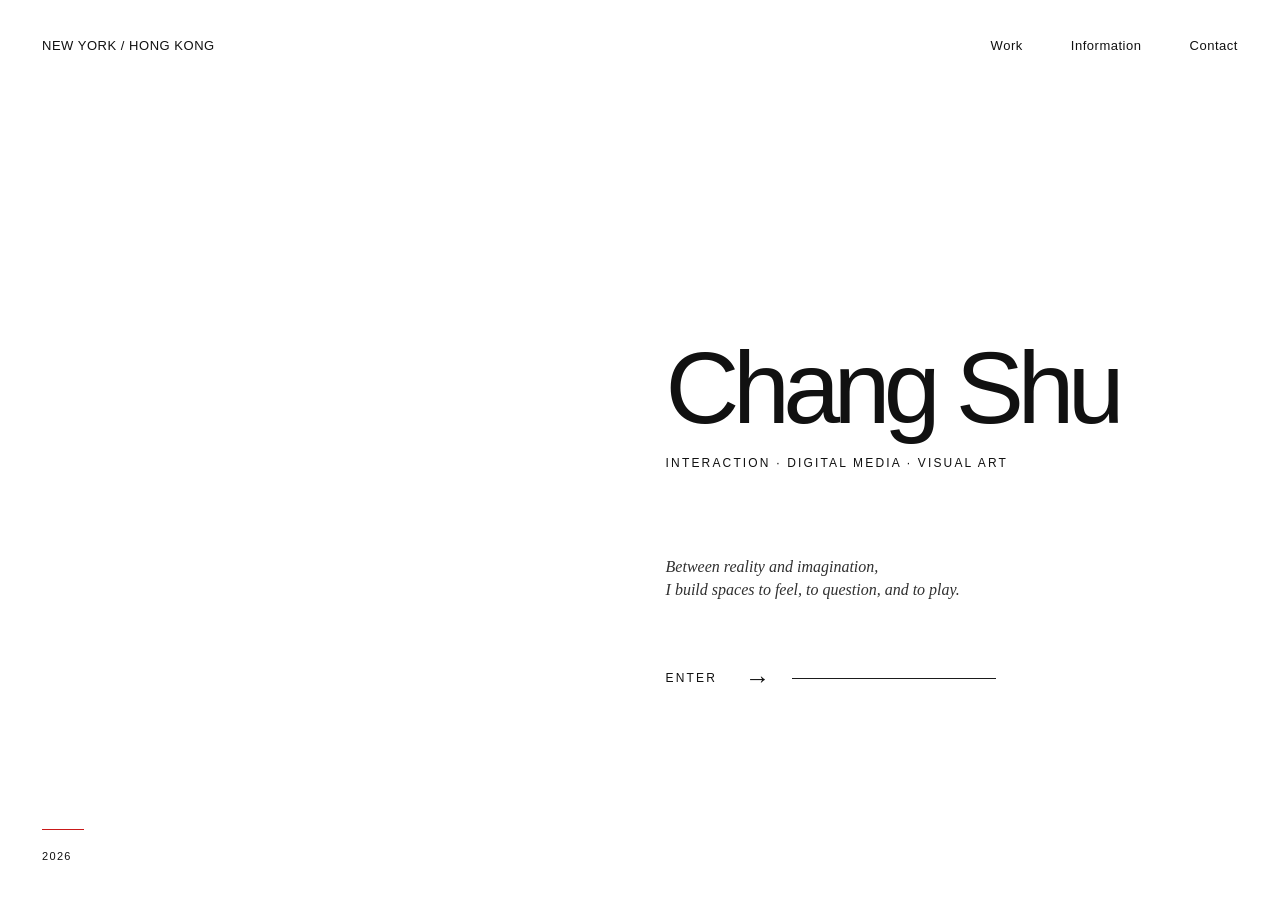
==== index.html @ 2e7ecea3 "1" ====
<!DOCTYPE html>
<html lang="en">
<head>
  <meta charset="UTF-8" />
  <meta name="viewport" content="width=device-width, initial-scale=1.0" />

  <title>Chang Shu — Portfolio</title>

  <style>
    /* ==============================
       RESET
    ============================== */

    * {
      margin: 0;
      padding: 0;
      box-sizing: border-box;
    }

    html {
      scroll-behavior: smooth;
    }

    body {
      background: #ffffff;
      color: #111111;
      font-family: Arial, Helvetica, sans-serif;
      overflow-x: hidden;
    }

    a {
      color: inherit;
      text-decoration: none;
    }


    /* ==============================
       HOMEPAGE
    ============================== */

    .home {
      position: relative;
      width: 100%;
      min-height: 100vh;
      background: #ffffff;
      overflow: hidden;
    }


    /* ==============================
       TOP NAVIGATION
    ============================== */

    .top-nav {
      position: absolute;
      top: 38px;
      left: 42px;
      right: 42px;

      display: flex;
      justify-content: space-between;
      align-items: center;

      z-index: 10;

      font-size: 13px;
      letter-spacing: 0.04em;
    }

    .location {
      text-transform: uppercase;
    }

    .navigation {
      display: flex;
      gap: 48px;
    }

    .navigation a {
      position: relative;
      transition: opacity 0.25s ease;
    }

    .navigation a:hover {
      opacity: 0.45;
    }


    /* ==============================
       COLLAGE
    ============================== */

    .artwork {
      position: absolute;

      left: 8%;
      top: -2%;

      width: 43%;
      height: 105%;

      display: flex;
      justify-content: center;
      align-items: flex-start;

      overflow: visible;
    }

    .artwork img {
      width: 100%;
      height: 100%;

      object-fit: contain;
      object-position: center top;

      display: block;
    }


    /* ==============================
       MAIN INFORMATION
    ============================== */

    .intro {
      position: absolute;

      left: 52%;
      top: 38%;

      width: 39%;

      z-index: 5;
    }


    /* NAME */

    .name {
      font-family:
        "Helvetica Neue",
        Helvetica,
        Arial,
        sans-serif;

      font-size: clamp(72px, 8vw, 145px);
      font-weight: 300;

      letter-spacing: -0.065em;
      line-height: 0.9;

      white-space: nowrap;
    }


    /* DISCIPLINE */

    .discipline {
      margin-top: 22px;

      font-size: 12px;
      letter-spacing: 0.18em;

      text-transform: uppercase;
    }


    /* STATEMENT */

    .statement {
      margin-top: 85px;

      max-width: 430px;

      font-family: Georgia, "Times New Roman", serif;
      font-style: italic;

      font-size: 16px;
      line-height: 1.45;

      color: #303030;
    }


    /* ==============================
       ENTER
    ============================== */

    .enter {
      margin-top: 62px;

      display: flex;
      align-items: center;

      width: 330px;

      cursor: pointer;
    }

    .enter-label {
      font-size: 12px;
      letter-spacing: 0.18em;
    }

    .arrow {
      margin-left: 28px;

      font-size: 25px;
      font-weight: 300;

      transition: transform 0.3s ease;
    }

    .enter-line {
      flex: 1;

      height: 1px;

      margin-left: 22px;

      background: #1b1b1b;
    }

    .enter:hover .arrow {
      transform: translateX(8px);
    }


    /* ==============================
       SMALL ACCENT
    ============================== */

    .red-accent {
      position: absolute;

      left: 42px;
      bottom: 70px;

      width: 42px;
      height: 1px;

      background: #c91919;
    }


    /* ==============================
       YEAR
    ============================== */

    .year {
      position: absolute;

      left: 42px;
      bottom: 38px;

      font-size: 11px;
      letter-spacing: 0.12em;
    }


    /* ==============================
       IMAGE MICRO INTERACTION
    ============================== */

    .artwork img {
      transition:
        transform 0.8s cubic-bezier(.2,.8,.2,1);
    }

    .artwork:hover img {
      transform: scale(1.012);
    }


    /* ==============================
       TABLET
    ============================== */

    @media (max-width: 1100px) {

      .artwork {
        left: 3%;
        width: 48%;
      }

      .intro {
        left: 51%;
        width: 44%;
      }

      .name {
        font-size: clamp(62px, 9vw, 110px);
      }

      .navigation {
        gap: 25px;
      }

    }


    /* ==============================
       MOBILE
    ============================== */

    @media (max-width: 760px) {

      .home {
        min-height: auto;
        overflow: visible;

        padding-bottom: 70px;
      }


      /* NAV */

      .top-nav {
        position: relative;

        top: auto;
        left: auto;
        right: auto;

        padding: 24px 20px;

        align-items: flex-start;
      }

      .location {
        font-size: 10px;
      }

      .navigation {
        gap: 16px;
        font-size: 10px;
      }


      /* IMAGE */

      .artwork {
        position: relative;

        left: auto;
        top: auto;

        width: 90%;
        height: auto;

        margin: 10px auto 0;
      }

      .artwork img {
        width: 100%;
        height: auto;

        object-fit: contain;
      }


      /* INTRO */

      .intro {
        position: relative;

        left: auto;
        top: auto;

        width: auto;

        margin: 45px 20px 0;
      }

      .name {
        font-size: clamp(60px, 18vw, 100px);

        white-space: normal;

        line-height: 0.92;
      }

      .discipline {
        margin-top: 18px;
        font-size: 10px;
      }

      .statement {
        margin-top: 55px;

        max-width: 320px;

        font-size: 15px;
      }

      .enter {
        margin-top: 45px;

        width: 100%;
        max-width: 330px;
      }


      /* FOOTER DETAILS */

      .red-accent {
        display: none;
      }

      .year {
        position: relative;

        left: auto;
        bottom: auto;

        margin: 80px 20px 0;

        font-size: 10px;
      }

    }

  </style>
</head>


<body>

  <main class="home">


    <!-- =========================
         TOP NAVIGATION
    ========================== -->

    <header class="top-nav">

      <div class="location">
        New York / Hong Kong
      </div>

      <nav class="navigation">

        <!--
        后面把 work.html
        换成你的正式作品页面
        -->

        <a href="work.html">
          Work
        </a>

        <a href="information.html">
          Information
        </a>

        <a href="mailto:cshushs1@gmail.com">
          Contact
        </a>

      </nav>

    </header>



    <!-- =========================
         HERO ARTWORK
    ========================== -->

    <div class="artwork">

      <!--
      把你的 collage 图片上传到 GitHub
      和 index.html 放在同一层

      文件名：
      homepage-collage.png
      -->

      <img
        src="homepage-collage.png"
        alt="Chang Shu portfolio collage artwork"
      />

    </div>



    <!-- =========================
         MAIN INTRO
    ========================== -->

    <section class="intro">

      <h1 class="name">
        Chang Shu
      </h1>


      <p class="discipline">
        Interaction · Digital Media · Visual Art
      </p>


      <p class="statement">
        Between reality and imagination,<br>
        I build spaces to feel, to question, and to play.
      </p>


      <!-- ENTER -->

      <a
        href="work.html"
        class="enter"
        aria-label="Enter selected work"
      >

        <span class="enter-label">
          ENTER
        </span>

        <span class="arrow">
          →
        </span>

        <span class="enter-line"></span>

      </a>

    </section>



    <!-- =========================
         SMALL DETAILS
    ========================== -->

    <div class="red-accent"></div>

    <div class="year">
      2026
    </div>


  </main>

</body>
</html>
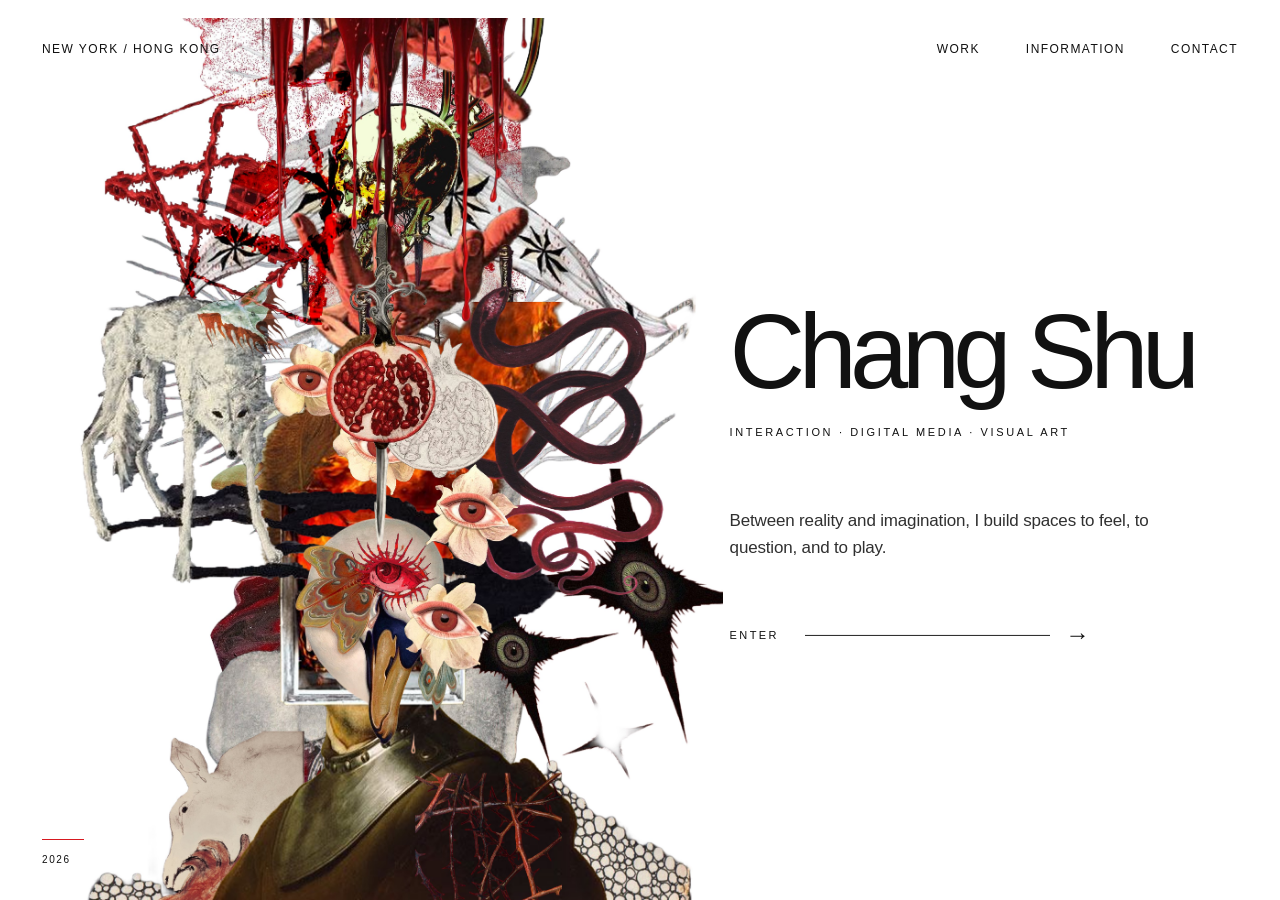
==== commit 19f07bb9: "2" ====
--- a/index.html
+++ b/index.html
@@ -1,31 +1,29 @@
 <!DOCTYPE html>
 <html lang="en">
 <head>
-  <meta charset="UTF-8" />
-  <meta name="viewport" content="width=device-width, initial-scale=1.0" />
+  <meta charset="UTF-8">
+  <meta name="viewport" content="width=device-width, initial-scale=1.0">
 
   <title>Chang Shu — Portfolio</title>
 
   <style>
-    /* ==============================
-       RESET
-    ============================== */
-
     * {
       margin: 0;
       padding: 0;
       box-sizing: border-box;
     }
 
-    html {
-      scroll-behavior: smooth;
-    }
-
+    html,
     body {
+      width: 100%;
+      height: 100%;
       background: #ffffff;
       color: #111111;
-      font-family: Arial, Helvetica, sans-serif;
-      overflow-x: hidden;
+      font-family: "Helvetica Neue", Helvetica, Arial, sans-serif;
+    }
+
+    body {
+      overflow: hidden;
     }
 
     a {
@@ -33,27 +31,27 @@
       text-decoration: none;
     }
 
-
-    /* ==============================
+    /* =========================
        HOMEPAGE
-    ============================== */
+    ========================== */
 
     .home {
       position: relative;
-      width: 100%;
-      min-height: 100vh;
+      width: 100vw;
+      height: 100vh;
+      min-height: 650px;
+      overflow: hidden;
       background: #ffffff;
-      overflow: hidden;
-    }
-
-
-    /* ==============================
-       TOP NAVIGATION
-    ============================== */
+    }
+
+
+    /* =========================
+       NAVIGATION
+    ========================== */
 
     .top-nav {
       position: absolute;
-      top: 38px;
+      top: 42px;
       left: 42px;
       right: 42px;
 
@@ -61,163 +59,177 @@
       justify-content: space-between;
       align-items: center;
 
-      z-index: 10;
-
-      font-size: 13px;
-      letter-spacing: 0.04em;
-    }
-
-    .location {
+      z-index: 20;
+
+      font-size: 12px;
+      font-weight: 400;
+      letter-spacing: 0.12em;
       text-transform: uppercase;
     }
 
     .navigation {
       display: flex;
-      gap: 48px;
+      gap: 46px;
     }
 
     .navigation a {
-      position: relative;
       transition: opacity 0.25s ease;
     }
 
     .navigation a:hover {
-      opacity: 0.45;
-    }
-
-
-    /* ==============================
+      opacity: 0.4;
+    }
+
+
+    /* =========================
        COLLAGE
-    ============================== */
+    ========================== */
 
     .artwork {
       position: absolute;
 
-      left: 8%;
-      top: -2%;
-
-      width: 43%;
-      height: 105%;
+      left: 5.5%;
+      top: 0;
+      bottom: 0;
+
+      width: 51%;
 
       display: flex;
+      align-items: flex-end;
       justify-content: center;
-      align-items: flex-start;
-
-      overflow: visible;
+
+      z-index: 1;
+      pointer-events: none;
     }
 
     .artwork img {
+      display: block;
+
       width: 100%;
       height: 100%;
 
       object-fit: contain;
-      object-position: center top;
-
-      display: block;
-    }
-
-
-    /* ==============================
-       MAIN INFORMATION
-    ============================== */
+      object-position: center bottom;
+
+      transform-origin: center bottom;
+    }
+
+
+    /* =========================
+       INTRO
+    ========================== */
 
     .intro {
       position: absolute;
 
-      left: 52%;
-      top: 38%;
-
-      width: 39%;
-
-      z-index: 5;
-    }
-
-
-    /* NAME */
+      left: 57%;
+      top: 50%;
+
+      width: 38%;
+      max-width: 700px;
+
+      transform: translateY(-42%);
+
+      z-index: 10;
+    }
+
+
+    /* =========================
+       NAME
+    ========================== */
 
     .name {
-      font-family:
-        "Helvetica Neue",
-        Helvetica,
-        Arial,
-        sans-serif;
-
-      font-size: clamp(72px, 8vw, 145px);
+      font-family: "Helvetica Neue", Helvetica, Arial, sans-serif;
+
+      font-size: clamp(72px, 8.2vw, 150px);
       font-weight: 300;
 
       letter-spacing: -0.065em;
-      line-height: 0.9;
+      line-height: 0.88;
 
       white-space: nowrap;
     }
 
 
-    /* DISCIPLINE */
+    /* =========================
+       DISCIPLINE
+    ========================== */
 
     .discipline {
-      margin-top: 22px;
-
-      font-size: 12px;
-      letter-spacing: 0.18em;
-
+      margin-top: 28px;
+
+      font-size: 11px;
+      font-weight: 400;
+
+      letter-spacing: 0.24em;
       text-transform: uppercase;
-    }
-
-
-    /* STATEMENT */
+
+      white-space: nowrap;
+    }
+
+
+    /* =========================
+       STATEMENT
+    ========================== */
 
     .statement {
-      margin-top: 85px;
-
-      max-width: 430px;
-
-      font-family: Georgia, "Times New Roman", serif;
-      font-style: italic;
-
-      font-size: 16px;
-      line-height: 1.45;
+      margin-top: 70px;
+
+      width: 100%;
+      max-width: 520px;
+
+      font-family: "Helvetica Neue", Helvetica, Arial, sans-serif;
+
+      font-size: 17px;
+      font-weight: 300;
+
+      font-style: normal;
+
+      line-height: 1.55;
+      letter-spacing: -0.01em;
 
       color: #303030;
     }
 
 
-    /* ==============================
+    /* =========================
        ENTER
-    ============================== */
+    ========================== */
 
     .enter {
-      margin-top: 62px;
+      margin-top: 60px;
+
+      width: 360px;
 
       display: flex;
       align-items: center;
 
-      width: 330px;
-
       cursor: pointer;
     }
 
     .enter-label {
-      font-size: 12px;
-      letter-spacing: 0.18em;
+      font-size: 11px;
+      font-weight: 400;
+
+      letter-spacing: 0.22em;
+    }
+
+    .enter-line {
+      height: 1px;
+      flex: 1;
+
+      margin-left: 26px;
+
+      background: #222222;
     }
 
     .arrow {
-      margin-left: 28px;
-
-      font-size: 25px;
+      margin-left: 16px;
+
+      font-size: 24px;
       font-weight: 300;
 
       transition: transform 0.3s ease;
-    }
-
-    .enter-line {
-      flex: 1;
-
-      height: 1px;
-
-      margin-left: 22px;
-
-      background: #1b1b1b;
     }
 
     .enter:hover .arrow {
@@ -225,94 +237,85 @@
     }
 
 
-    /* ==============================
-       SMALL ACCENT
-    ============================== */
-
-    .red-accent {
+    /* =========================
+       YEAR
+    ========================== */
+
+    .year-area {
       position: absolute;
 
       left: 42px;
-      bottom: 70px;
-
+      bottom: 35px;
+
+      z-index: 10;
+    }
+
+    .red-line {
       width: 42px;
       height: 1px;
 
-      background: #c91919;
-    }
-
-
-    /* ==============================
-       YEAR
-    ============================== */
+      margin-bottom: 14px;
+
+      background: #d71920;
+    }
 
     .year {
-      position: absolute;
-
-      left: 42px;
-      bottom: 38px;
-
-      font-size: 11px;
-      letter-spacing: 0.12em;
-    }
-
-
-    /* ==============================
-       IMAGE MICRO INTERACTION
-    ============================== */
-
-    .artwork img {
-      transition:
-        transform 0.8s cubic-bezier(.2,.8,.2,1);
-    }
-
-    .artwork:hover img {
-      transform: scale(1.012);
-    }
-
-
-    /* ==============================
+      font-size: 10px;
+
+      letter-spacing: 0.16em;
+    }
+
+
+    /* =========================
+       MEDIUM DESKTOP
+    ========================== */
+
+    @media (max-width: 1250px) {
+
+      .artwork {
+        left: 2%;
+        width: 55%;
+      }
+
+      .intro {
+        left: 56%;
+        width: 40%;
+      }
+
+      .name {
+        font-size: clamp(68px, 8vw, 110px);
+      }
+
+      .statement {
+        margin-top: 55px;
+      }
+
+      .enter {
+        margin-top: 50px;
+      }
+    }
+
+
+    /* =========================
        TABLET
-    ============================== */
-
-    @media (max-width: 1100px) {
-
-      .artwork {
-        left: 3%;
-        width: 48%;
-      }
-
-      .intro {
-        left: 51%;
-        width: 44%;
-      }
-
-      .name {
-        font-size: clamp(62px, 9vw, 110px);
-      }
-
-      .navigation {
-        gap: 25px;
-      }
-
-    }
-
-
-    /* ==============================
-       MOBILE
-    ============================== */
-
-    @media (max-width: 760px) {
+    ========================== */
+
+    @media (max-width: 900px) {
+
+      body {
+        overflow-y: auto;
+      }
 
       .home {
-        min-height: auto;
+        height: auto;
+        min-height: 100vh;
         overflow: visible;
 
-        padding-bottom: 70px;
-      }
-
-
-      /* NAV */
+        display: flex;
+        flex-direction: column;
+
+        padding-bottom: 50px;
+      }
 
       .top-nav {
         position: relative;
@@ -321,44 +324,38 @@
         left: auto;
         right: auto;
 
-        padding: 24px 20px;
-
-        align-items: flex-start;
-      }
-
-      .location {
+        padding: 28px 24px;
+
         font-size: 10px;
       }
 
       .navigation {
-        gap: 16px;
-        font-size: 10px;
-      }
-
-
-      /* IMAGE */
+        gap: 20px;
+      }
 
       .artwork {
         position: relative;
 
         left: auto;
         top: auto;
-
-        width: 90%;
-        height: auto;
-
-        margin: 10px auto 0;
+        bottom: auto;
+
+        width: 92%;
+        height: 72vh;
+        min-height: 600px;
+
+        margin: 0 auto;
+
+        align-items: flex-end;
       }
 
       .artwork img {
         width: 100%;
-        height: auto;
+        height: 100%;
 
         object-fit: contain;
-      }
-
-
-      /* INTRO */
+        object-position: center bottom;
+      }
 
       .intro {
         position: relative;
@@ -367,56 +364,106 @@
         top: auto;
 
         width: auto;
-
-        margin: 45px 20px 0;
+        max-width: none;
+
+        margin: 60px 24px 0;
+
+        transform: none;
       }
 
       .name {
-        font-size: clamp(60px, 18vw, 100px);
+        font-size: clamp(68px, 14vw, 120px);
 
         white-space: normal;
-
-        line-height: 0.92;
       }
 
       .discipline {
-        margin-top: 18px;
-        font-size: 10px;
+        white-space: normal;
+
+        line-height: 1.6;
       }
 
       .statement {
-        margin-top: 55px;
-
-        max-width: 320px;
-
-        font-size: 15px;
+        margin-top: 50px;
+
+        max-width: 480px;
+
+        font-size: 16px;
       }
 
       .enter {
+        width: 100%;
+        max-width: 360px;
+
         margin-top: 45px;
-
-        width: 100%;
-        max-width: 330px;
-      }
-
-
-      /* FOOTER DETAILS */
-
-      .red-accent {
-        display: none;
-      }
-
-      .year {
+      }
+
+      .year-area {
         position: relative;
 
         left: auto;
         bottom: auto;
 
-        margin: 80px 20px 0;
-
-        font-size: 10px;
-      }
-
+        margin: 90px 24px 0;
+      }
+    }
+
+
+    /* =========================
+       MOBILE
+    ========================== */
+
+    @media (max-width: 600px) {
+
+      .top-nav {
+        padding: 22px 18px;
+      }
+
+      .location {
+        font-size: 9px;
+      }
+
+      .navigation {
+        gap: 12px;
+
+        font-size: 9px;
+      }
+
+      .artwork {
+        width: 100%;
+        height: 67vh;
+        min-height: 500px;
+      }
+
+      .intro {
+        margin: 45px 18px 0;
+      }
+
+      .name {
+        font-size: clamp(60px, 19vw, 95px);
+      }
+
+      .discipline {
+        margin-top: 20px;
+
+        font-size: 9px;
+      }
+
+      .statement {
+        margin-top: 42px;
+
+        font-size: 15px;
+
+        line-height: 1.55;
+      }
+
+      .enter {
+        margin-top: 40px;
+      }
+
+      .year-area {
+        margin-left: 18px;
+      }
     }
 
   </style>
@@ -428,9 +475,7 @@
   <main class="home">
 
 
-    <!-- =========================
-         TOP NAVIGATION
-    ========================== -->
+    <!-- NAVIGATION -->
 
     <header class="top-nav">
 
@@ -440,11 +485,6 @@
 
       <nav class="navigation">
 
-        <!--
-        后面把 work.html
-        换成你的正式作品页面
-        -->
-
         <a href="work.html">
           Work
         </a>
@@ -462,33 +502,19 @@
     </header>
 
 
-
-    <!-- =========================
-         HERO ARTWORK
-    ========================== -->
+    <!-- COLLAGE -->
 
     <div class="artwork">
-
-      <!--
-      把你的 collage 图片上传到 GitHub
-      和 index.html 放在同一层
-
-      文件名：
-      homepage-collage.png
-      -->
 
       <img
         src="homepage-collage.png"
-        alt="Chang Shu portfolio collage artwork"
-      />
+        alt="Chang Shu collage artwork"
+      >
 
     </div>
 
 
-
-    <!-- =========================
-         MAIN INTRO
-    ========================== -->
+    <!-- INTRO -->
 
     <section class="intro">
 
@@ -503,43 +529,40 @@
 
 
       <p class="statement">
-        Between reality and imagination,<br>
-        I build spaces to feel, to question, and to play.
+        Between reality and imagination, I build spaces to feel, to question, and to play.
       </p>
 
-
-      <!-- ENTER -->
 
       <a
         href="work.html"
         class="enter"
-        aria-label="Enter selected work"
       >
 
         <span class="enter-label">
           ENTER
         </span>
 
+        <span class="enter-line"></span>
+
         <span class="arrow">
           →
         </span>
 
-        <span class="enter-line"></span>
-
       </a>
 
     </section>
 
 
-
-    <!-- =========================
-         SMALL DETAILS
-    ========================== -->
-
-    <div class="red-accent"></div>
-
-    <div class="year">
-      2026
+    <!-- YEAR -->
+
+    <div class="year-area">
+
+      <div class="red-line"></div>
+
+      <div class="year">
+        2026
+      </div>
+
     </div>
 
 
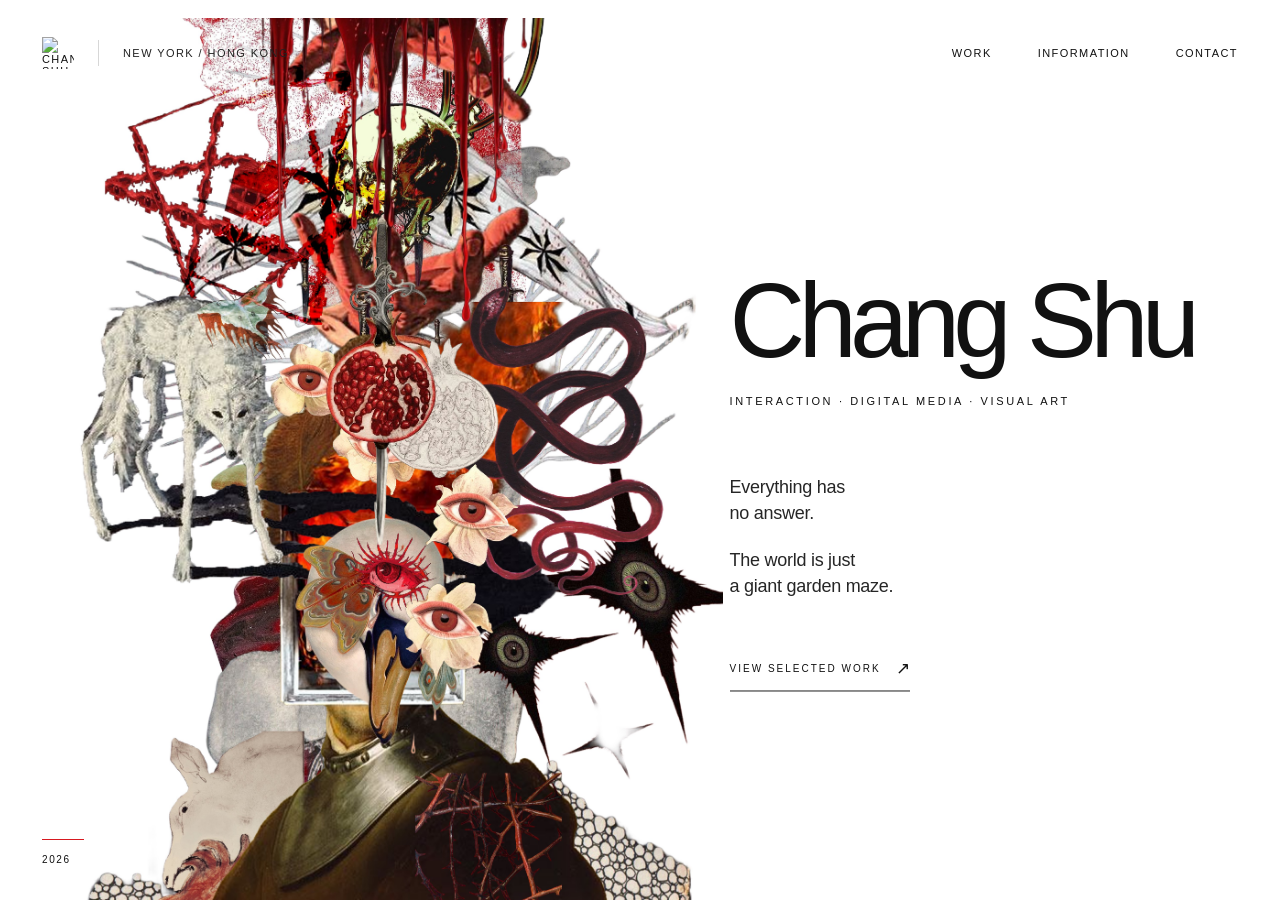
==== commit 9c437d7d: "3 Added favicon link and improved styling consistency across various elements. Updated navigation li" ====
--- a/index.html
+++ b/index.html
@@ -1,12 +1,21 @@
 <!DOCTYPE html>
 <html lang="en">
+
 <head>
   <meta charset="UTF-8">
   <meta name="viewport" content="width=device-width, initial-scale=1.0">
 
   <title>Chang Shu — Portfolio</title>
 
+  <!-- FAVICON -->
+  <link rel="icon" type="image/png" href="favicon.png">
+
   <style>
+
+    /* ==================================================
+       RESET
+    ================================================== */
+
     * {
       margin: 0;
       padding: 0;
@@ -19,7 +28,12 @@
       height: 100%;
       background: #ffffff;
       color: #111111;
-      font-family: "Helvetica Neue", Helvetica, Arial, sans-serif;
+
+      font-family:
+        "Helvetica Neue",
+        Helvetica,
+        Arial,
+        sans-serif;
     }
 
     body {
@@ -31,48 +45,129 @@
       text-decoration: none;
     }
 
-    /* =========================
-       HOMEPAGE
-    ========================== */
+
+    /* ==================================================
+       HOME
+    ================================================== */
 
     .home {
       position: relative;
+
       width: 100vw;
       height: 100vh;
       min-height: 650px;
+
       overflow: hidden;
+
       background: #ffffff;
     }
 
 
-    /* =========================
-       NAVIGATION
-    ========================== */
+    /* ==================================================
+       HEADER
+    ================================================== */
 
     .top-nav {
       position: absolute;
-      top: 42px;
+
+      top: 32px;
       left: 42px;
       right: 42px;
 
+      height: 42px;
+
       display: flex;
-      justify-content: space-between;
       align-items: center;
 
-      z-index: 20;
-
-      font-size: 12px;
+      z-index: 50;
+
+      font-size: 11px;
       font-weight: 400;
-      letter-spacing: 0.12em;
+
+      letter-spacing: 0.13em;
       text-transform: uppercase;
     }
 
+
+    /* ==================================================
+       LOGO
+    ================================================== */
+
+    .logo {
+      width: 32px;
+      height: 32px;
+
+      display: flex;
+      align-items: center;
+      justify-content: center;
+
+      flex-shrink: 0;
+
+      transition:
+        opacity 0.25s ease,
+        transform 0.25s ease;
+    }
+
+    .logo img {
+      display: block;
+
+      width: 100%;
+      height: 100%;
+
+      object-fit: contain;
+    }
+
+    .logo:hover {
+      opacity: 0.62;
+      transform: scale(0.95);
+    }
+
+
+    /* ==================================================
+       HEADER DIVIDER
+    ================================================== */
+
+    .nav-divider {
+      width: 1px;
+      height: 26px;
+
+      margin-left: 24px;
+      margin-right: 24px;
+
+      background: #d7d7d7;
+    }
+
+
+    /* ==================================================
+       LOCATION
+    ================================================== */
+
+    .location {
+      white-space: nowrap;
+
+      color: #222222;
+
+      cursor: default;
+      user-select: none;
+    }
+
+
+    /* ==================================================
+       NAVIGATION
+    ================================================== */
+
     .navigation {
+      margin-left: auto;
+
       display: flex;
+      align-items: center;
+
       gap: 46px;
     }
 
     .navigation a {
+      position: relative;
+
       transition: opacity 0.25s ease;
     }
 
@@ -81,9 +176,9 @@
     }
 
 
-    /* =========================
+    /* ==================================================
        COLLAGE
-    ========================== */
+    ================================================== */
 
     .artwork {
       position: absolute;
@@ -99,6 +194,7 @@
       justify-content: center;
 
       z-index: 1;
+
       pointer-events: none;
     }
 
@@ -115,9 +211,9 @@
     }
 
 
-    /* =========================
+    /* ==================================================
        INTRO
-    ========================== */
+    ================================================== */
 
     .intro {
       position: absolute;
@@ -134,14 +230,19 @@
     }
 
 
-    /* =========================
+    /* ==================================================
        NAME
-    ========================== */
+    ================================================== */
 
     .name {
-      font-family: "Helvetica Neue", Helvetica, Arial, sans-serif;
+      font-family:
+        "Helvetica Neue",
+        Helvetica,
+        Arial,
+        sans-serif;
 
       font-size: clamp(72px, 8.2vw, 150px);
+
       font-weight: 300;
 
       letter-spacing: -0.065em;
@@ -151,9 +252,9 @@
     }
 
 
-    /* =========================
+    /* ==================================================
        DISCIPLINE
-    ========================== */
+    ================================================== */
 
     .discipline {
       margin-top: 28px;
@@ -162,84 +263,114 @@
       font-weight: 400;
 
       letter-spacing: 0.24em;
+
       text-transform: uppercase;
 
       white-space: nowrap;
     }
 
 
-    /* =========================
+    /* ==================================================
        STATEMENT
-    ========================== */
+    ================================================== */
 
     .statement {
-      margin-top: 70px;
+      margin-top: 68px;
 
       width: 100%;
       max-width: 520px;
 
-      font-family: "Helvetica Neue", Helvetica, Arial, sans-serif;
+      font-size: 18px;
+      font-weight: 300;
+
+      line-height: 1.42;
+
+      letter-spacing: -0.015em;
+
+      color: #262626;
+    }
+
+    .statement-gap {
+      display: block;
+
+      height: 22px;
+    }
+
+
+    /* ==================================================
+       VIEW SELECTED WORK
+    ================================================== */
+
+    .enter {
+      position: relative;
+
+      margin-top: 58px;
+      padding-bottom: 12px;
+
+      width: fit-content;
+
+      display: inline-flex;
+      align-items: center;
+
+      cursor: pointer;
+    }
+
+    .enter-label {
+      font-size: 10px;
+      font-weight: 400;
+
+      letter-spacing: 0.20em;
+    }
+
+    .arrow {
+      margin-left: 15px;
 
       font-size: 17px;
       font-weight: 300;
 
-      font-style: normal;
-
-      line-height: 1.55;
-      letter-spacing: -0.01em;
-
-      color: #303030;
-    }
-
-
-    /* =========================
-       ENTER
-    ========================== */
-
-    .enter {
-      margin-top: 60px;
-
-      width: 360px;
-
-      display: flex;
-      align-items: center;
-
-      cursor: pointer;
-    }
-
-    .enter-label {
-      font-size: 11px;
-      font-weight: 400;
-
-      letter-spacing: 0.22em;
-    }
-
-    .enter-line {
+      transition: transform 0.3s ease;
+    }
+
+
+    /* UNDERLINE */
+
+    .enter::after {
+      content: "";
+
+      position: absolute;
+
+      left: 0;
+      bottom: 0;
+
+      width: 100%;
       height: 1px;
-      flex: 1;
-
-      margin-left: 26px;
-
-      background: #222222;
-    }
-
-    .arrow {
-      margin-left: 16px;
-
-      font-size: 24px;
-      font-weight: 300;
-
-      transition: transform 0.3s ease;
+
+      background: #1d1d1d;
+
+      transform-origin: left center;
+
+      transition:
+        background 0.3s ease,
+        transform 0.3s ease;
+    }
+
+
+    /* HOVER */
+
+    .enter:hover::after {
+      background: #d71920;
+
+      transform: scaleX(1.08);
     }
 
     .enter:hover .arrow {
-      transform: translateX(8px);
-    }
-
-
-    /* =========================
+      transform: translate(4px, -4px);
+    }
+
+
+    /* ==================================================
        YEAR
-    ========================== */
+    ================================================== */
 
     .year-area {
       position: absolute;
@@ -266,19 +397,21 @@
     }
 
 
-    /* =========================
+    /* ==================================================
        MEDIUM DESKTOP
-    ========================== */
+    ================================================== */
 
     @media (max-width: 1250px) {
 
       .artwork {
         left: 2%;
+
         width: 55%;
       }
 
       .intro {
         left: 56%;
+
         width: 40%;
       }
 
@@ -291,14 +424,15 @@
       }
 
       .enter {
-        margin-top: 50px;
-      }
-    }
-
-
-    /* =========================
+        margin-top: 48px;
+      }
+
+    }
+
+
+    /* ==================================================
        TABLET
-    ========================== */
+    ================================================== */
 
     @media (max-width: 900px) {
 
@@ -309,6 +443,7 @@
       .home {
         height: auto;
         min-height: 100vh;
+
         overflow: visible;
 
         display: flex;
@@ -316,6 +451,9 @@
 
         padding-bottom: 50px;
       }
+
+
+      /* HEADER */
 
       .top-nav {
         position: relative;
@@ -324,14 +462,35 @@
         left: auto;
         right: auto;
 
-        padding: 28px 24px;
-
-        font-size: 10px;
+        height: auto;
+
+        padding: 22px 24px;
+      }
+
+      .logo {
+        width: 30px;
+        height: 30px;
+      }
+
+      .nav-divider {
+        height: 24px;
+
+        margin-left: 18px;
+        margin-right: 18px;
+      }
+
+      .location {
+        font-size: 9px;
       }
 
       .navigation {
         gap: 20px;
-      }
+
+        font-size: 9px;
+      }
+
+
+      /* ARTWORK */
 
       .artwork {
         position: relative;
@@ -342,6 +501,7 @@
 
         width: 92%;
         height: 72vh;
+
         min-height: 600px;
 
         margin: 0 auto;
@@ -357,6 +517,9 @@
         object-position: center bottom;
       }
 
+
+      /* INTRO */
+
       .intro {
         position: relative;
 
@@ -388,15 +551,15 @@
 
         max-width: 480px;
 
-        font-size: 16px;
+        font-size: 17px;
       }
 
       .enter {
-        width: 100%;
-        max-width: 360px;
-
         margin-top: 45px;
       }
+
+
+      /* YEAR */
 
       .year-area {
         position: relative;
@@ -406,35 +569,52 @@
 
         margin: 90px 24px 0;
       }
-    }
-
-
-    /* =========================
+
+    }
+
+
+    /* ==================================================
        MOBILE
-    ========================== */
-
-    @media (max-width: 600px) {
+    ================================================== */
+
+    @media (max-width: 650px) {
 
       .top-nav {
-        padding: 22px 18px;
+        padding: 20px 18px;
+      }
+
+      .logo {
+        width: 28px;
+        height: 28px;
+      }
+
+      .nav-divider {
+        display: none;
       }
 
       .location {
-        font-size: 9px;
+        display: none;
       }
 
       .navigation {
-        gap: 12px;
-
-        font-size: 9px;
-      }
+        gap: 13px;
+
+        font-size: 8px;
+      }
+
+
+      /* ARTWORK */
 
       .artwork {
         width: 100%;
+
         height: 67vh;
         min-height: 500px;
       }
 
+
+      /* INTRO */
+
       .intro {
         margin: 45px 18px 0;
       }
@@ -452,18 +632,38 @@
       .statement {
         margin-top: 42px;
 
-        font-size: 15px;
-
-        line-height: 1.55;
+        max-width: 320px;
+
+        font-size: 16px;
+
+        line-height: 1.45;
+      }
+
+      .statement-gap {
+        height: 18px;
       }
 
       .enter {
         margin-top: 40px;
-      }
+
+        padding-bottom: 10px;
+      }
+
+      .enter-label {
+        font-size: 9px;
+      }
+
+      .arrow {
+        font-size: 16px;
+      }
+
+
+      /* YEAR */
 
       .year-area {
         margin-left: 18px;
       }
+
     }
 
   </style>
@@ -475,25 +675,54 @@
   <main class="home">
 
 
-    <!-- NAVIGATION -->
+    <!-- ==================================================
+         HEADER
+    ================================================== -->
 
     <header class="top-nav">
+
+
+      <!-- LOGO = HOME -->
+
+      <a
+        href="index.html"
+        class="logo"
+        aria-label="Back to homepage"
+      >
+
+        <img
+          src="logo.png"
+          alt="Chang Shu logo"
+        >
+
+      </a>
+
+
+      <!-- DIVIDER -->
+
+      <div class="nav-divider"></div>
+
+
+      <!-- LOCATION -->
 
       <div class="location">
         New York / Hong Kong
       </div>
 
+
+      <!-- NAVIGATION -->
+
       <nav class="navigation">
 
         <a href="work.html">
           Work
         </a>
 
-        <a href="information.html">
+        <a href="about.html">
           Information
         </a>
 
-        <a href="mailto:cshushs1@gmail.com">
+        <a href="contact.html">
           Contact
         </a>
 
@@ -502,7 +731,10 @@
     </header>
 
 
-    <!-- COLLAGE -->
+
+    <!-- ==================================================
+         COLLAGE
+    ================================================== -->
 
     <div class="artwork">
 
@@ -514,46 +746,69 @@
     </div>
 
 
-    <!-- INTRO -->
+
+    <!-- ==================================================
+         INTRO
+    ================================================== -->
 
     <section class="intro">
+
+
+      <!-- NAME -->
 
       <h1 class="name">
         Chang Shu
       </h1>
 
 
+      <!-- DISCIPLINE -->
+
       <p class="discipline">
         Interaction · Digital Media · Visual Art
       </p>
 
 
+      <!-- STATEMENT -->
+
       <p class="statement">
-        Between reality and imagination, I build spaces to feel, to question, and to play.
+
+        Everything has<br>
+        no answer.
+
+        <span class="statement-gap"></span>
+
+        The world is just<br>
+        a giant garden maze.
+
       </p>
 
+
+      <!-- SELECTED WORK -->
 
       <a
         href="work.html"
         class="enter"
+        aria-label="View selected work"
       >
 
         <span class="enter-label">
-          ENTER
+          VIEW SELECTED WORK
         </span>
 
-        <span class="enter-line"></span>
-
         <span class="arrow">
-          →
+          ↗
         </span>
 
       </a>
 
+
     </section>
 
 
-    <!-- YEAR -->
+
+    <!-- ==================================================
+         YEAR
+    ================================================== -->
 
     <div class="year-area">
 
@@ -569,4 +824,5 @@
   </main>
 
 </body>
+
 </html>
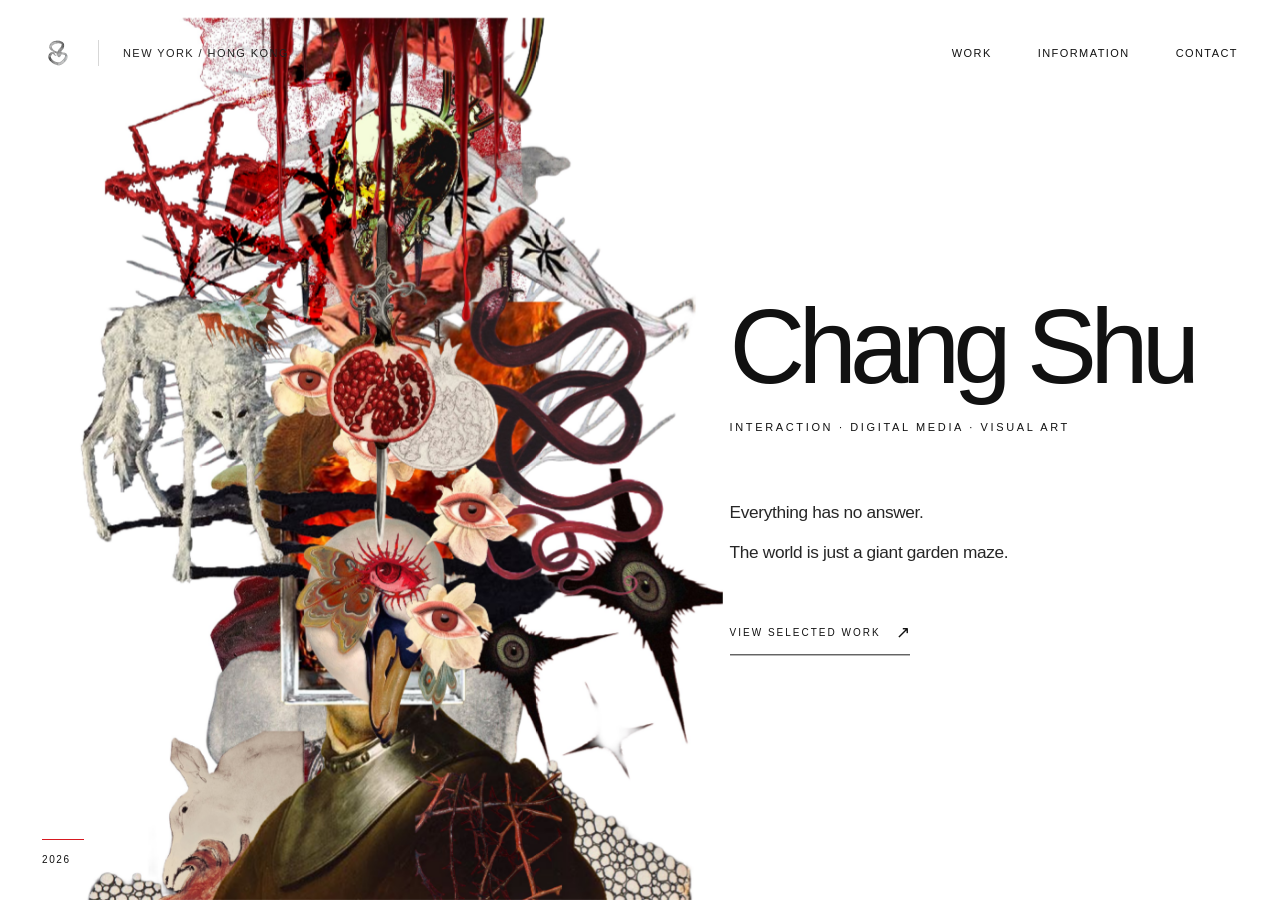
==== commit 7577cf26: "Update" ====
--- a/index.html
+++ b/index.html
@@ -2,15 +2,25 @@
 <html lang="en">
 
 <head>
+
   <meta charset="UTF-8">
-  <meta name="viewport" content="width=device-width, initial-scale=1.0">
+
+  <meta
+    name="viewport"
+    content="width=device-width, initial-scale=1.0"
+  >
 
   <title>Chang Shu — Portfolio</title>
 
-  <!-- FAVICON -->
-  <link rel="icon" type="image/png" href="favicon.png">
+  <link
+    rel="icon"
+    type="image/png"
+    href="favicon.png"
+  >
+
 
   <style>
+
 
     /* ==================================================
        RESET
@@ -22,10 +32,12 @@
       box-sizing: border-box;
     }
 
+
     html,
     body {
       width: 100%;
       height: 100%;
+
       background: #ffffff;
       color: #111111;
 
@@ -36,9 +48,11 @@
         sans-serif;
     }
 
+
     body {
       overflow: hidden;
     }
+
 
     a {
       color: inherit;
@@ -46,6 +60,7 @@
     }
 
 
+
     /* ==================================================
        HOME
     ================================================== */
@@ -63,6 +78,7 @@
     }
 
 
+
     /* ==================================================
        HEADER
     ================================================== */
@@ -89,6 +105,7 @@
     }
 
 
+
     /* ==================================================
        LOGO
     ================================================== */
@@ -108,6 +125,7 @@
         transform 0.25s ease;
     }
 
+
     .logo img {
       display: block;
 
@@ -116,6 +134,7 @@
 
       object-fit: contain;
     }
+
 
     .logo:hover {
       opacity: 0.62;
@@ -123,6 +142,7 @@
     }
 
 
+
     /* ==================================================
        HEADER DIVIDER
     ================================================== */
@@ -138,6 +158,7 @@
     }
 
 
+
     /* ==================================================
        LOCATION
     ================================================== */
@@ -152,6 +173,7 @@
     }
 
 
+
     /* ==================================================
        NAVIGATION
     ================================================== */
@@ -165,15 +187,18 @@
       gap: 46px;
     }
 
+
     .navigation a {
       position: relative;
 
       transition: opacity 0.25s ease;
     }
 
+
     .navigation a:hover {
       opacity: 0.4;
     }
+
 
 
     /* ==================================================
@@ -198,6 +223,7 @@
       pointer-events: none;
     }
 
+
     .artwork img {
       display: block;
 
@@ -208,7 +234,22 @@
       object-position: center bottom;
 
       transform-origin: center bottom;
-    }
+
+      /*
+        Mouse parallax is controlled by JS.
+        The movement is intentionally very small.
+      */
+
+      transform:
+        translate3d(
+          var(--parallax-x, 0px),
+          var(--parallax-y, 0px),
+          0
+        );
+
+      will-change: transform;
+    }
+
 
 
     /* ==================================================
@@ -221,13 +262,19 @@
       left: 57%;
       top: 50%;
 
-      width: 38%;
-      max-width: 700px;
+      /*
+        Slightly wider than the previous version so the
+        statement can remain as two complete lines.
+      */
+
+      width: 41%;
+      max-width: 760px;
 
       transform: translateY(-42%);
 
       z-index: 10;
     }
+
 
 
     /* ==================================================
@@ -252,6 +299,7 @@
     }
 
 
+
     /* ==================================================
        DISCIPLINE
     ================================================== */
@@ -270,6 +318,7 @@
     }
 
 
+
     /* ==================================================
        STATEMENT
     ================================================== */
@@ -278,23 +327,34 @@
       margin-top: 68px;
 
       width: 100%;
-      max-width: 520px;
-
-      font-size: 18px;
+      max-width: 720px;
+
+      font-size: clamp(17px, 1.35vw, 21px);
       font-weight: 300;
 
-      line-height: 1.42;
-
-      letter-spacing: -0.015em;
+      line-height: 1.35;
+
+      letter-spacing: -0.02em;
 
       color: #262626;
     }
 
-    .statement-gap {
+
+    /*
+      Each sentence becomes one deliberate visual line
+      on larger screens.
+    */
+
+    .statement-line {
       display: block;
-
-      height: 22px;
-    }
+      white-space: nowrap;
+    }
+
+
+    .statement-line + .statement-line {
+      margin-top: 16px;
+    }
+
 
 
     /* ==================================================
@@ -314,13 +374,19 @@
 
       cursor: pointer;
     }
+
 
     .enter-label {
       font-size: 10px;
       font-weight: 400;
 
       letter-spacing: 0.20em;
-    }
+
+      transition:
+        letter-spacing 0.35s ease,
+        opacity 0.35s ease;
+    }
+
 
     .arrow {
       margin-left: 15px;
@@ -328,11 +394,15 @@
       font-size: 17px;
       font-weight: 300;
 
-      transition: transform 0.3s ease;
-    }
-
-
-    /* UNDERLINE */
+      transition:
+        transform 0.35s cubic-bezier(.22,.61,.36,1);
+    }
+
+
+
+    /* ==================================================
+       CTA UNDERLINE
+    ================================================== */
 
     .enter::after {
       content: "";
@@ -350,22 +420,32 @@
       transform-origin: left center;
 
       transition:
-        background 0.3s ease,
-        transform 0.3s ease;
-    }
-
-
-    /* HOVER */
+        background 0.35s ease,
+        transform 0.35s cubic-bezier(.22,.61,.36,1);
+    }
+
+
+
+    /* ==================================================
+       CTA HOVER
+    ================================================== */
 
     .enter:hover::after {
       background: #d71920;
 
-      transform: scaleX(1.08);
-    }
+      transform: scaleX(1.12);
+    }
+
 
     .enter:hover .arrow {
-      transform: translate(4px, -4px);
-    }
+      transform: translate(6px, -3px);
+    }
+
+
+    .enter:hover .enter-label {
+      letter-spacing: 0.215em;
+    }
+
 
 
     /* ==================================================
@@ -380,6 +460,7 @@
 
       z-index: 10;
     }
+
 
     .red-line {
       width: 42px;
@@ -390,6 +471,7 @@
       background: #d71920;
     }
 
+
     .year {
       font-size: 10px;
 
@@ -397,6 +479,7 @@
     }
 
 
+
     /* ==================================================
        MEDIUM DESKTOP
     ================================================== */
@@ -409,19 +492,31 @@
         width: 55%;
       }
 
+
       .intro {
         left: 56%;
 
-        width: 40%;
-      }
+        width: 42%;
+      }
+
 
       .name {
-        font-size: clamp(68px, 8vw, 110px);
-      }
+        font-size:
+          clamp(68px, 8vw, 110px);
+      }
+
 
       .statement {
         margin-top: 55px;
-      }
+
+        font-size: 17px;
+      }
+
+
+      .statement-line {
+        white-space: normal;
+      }
+
 
       .enter {
         margin-top: 48px;
@@ -430,6 +525,7 @@
     }
 
 
+
     /* ==================================================
        TABLET
     ================================================== */
@@ -439,6 +535,7 @@
       body {
         overflow-y: auto;
       }
+
 
       .home {
         height: auto;
@@ -453,6 +550,7 @@
       }
 
 
+
       /* HEADER */
 
       .top-nav {
@@ -467,11 +565,13 @@
         padding: 22px 24px;
       }
 
+
       .logo {
         width: 30px;
         height: 30px;
       }
 
+
       .nav-divider {
         height: 24px;
 
@@ -479,15 +579,18 @@
         margin-right: 18px;
       }
 
+
       .location {
         font-size: 9px;
       }
 
+
       .navigation {
         gap: 20px;
 
         font-size: 9px;
       }
+
 
 
       /* ARTWORK */
@@ -509,13 +612,21 @@
         align-items: flex-end;
       }
 
+
       .artwork img {
         width: 100%;
         height: 100%;
 
         object-fit: contain;
         object-position: center bottom;
-      }
+
+        /*
+          No mouse parallax on touch/tablet layout.
+        */
+
+        transform: none !important;
+      }
+
 
 
       /* INTRO */
@@ -534,11 +645,14 @@
         transform: none;
       }
 
+
       .name {
-        font-size: clamp(68px, 14vw, 120px);
+        font-size:
+          clamp(68px, 14vw, 120px);
 
         white-space: normal;
       }
+
 
       .discipline {
         white-space: normal;
@@ -546,19 +660,32 @@
         line-height: 1.6;
       }
 
+
       .statement {
         margin-top: 50px;
 
-        max-width: 480px;
+        max-width: 620px;
 
         font-size: 17px;
       }
+
+
+      .statement-line {
+        white-space: normal;
+      }
+
+
+      .statement-line + .statement-line {
+        margin-top: 14px;
+      }
+
 
       .enter {
         margin-top: 45px;
       }
 
 
+
       /* YEAR */
 
       .year-area {
@@ -573,6 +700,7 @@
     }
 
 
+
     /* ==================================================
        MOBILE
     ================================================== */
@@ -582,20 +710,24 @@
       .top-nav {
         padding: 20px 18px;
       }
+
 
       .logo {
         width: 28px;
         height: 28px;
       }
 
+
       .nav-divider {
         display: none;
       }
 
+
       .location {
         display: none;
       }
 
+
       .navigation {
         gap: 13px;
 
@@ -603,6 +735,7 @@
       }
 
 
+
       /* ARTWORK */
 
       .artwork {
@@ -613,15 +746,19 @@
       }
 
 
+
       /* INTRO */
 
       .intro {
         margin: 45px 18px 0;
       }
 
+
       .name {
-        font-size: clamp(60px, 19vw, 95px);
-      }
+        font-size:
+          clamp(60px, 19vw, 95px);
+      }
+
 
       .discipline {
         margin-top: 20px;
@@ -629,19 +766,31 @@
         font-size: 9px;
       }
 
+
       .statement {
         margin-top: 42px;
 
-        max-width: 320px;
+        max-width: 390px;
 
         font-size: 16px;
 
         line-height: 1.45;
       }
 
-      .statement-gap {
-        height: 18px;
-      }
+
+      /*
+        Mobile is allowed to wrap naturally.
+      */
+
+      .statement-line {
+        white-space: normal;
+      }
+
+
+      .statement-line + .statement-line {
+        margin-top: 14px;
+      }
+
 
       .enter {
         margin-top: 40px;
@@ -649,15 +798,18 @@
         padding-bottom: 10px;
       }
 
+
       .enter-label {
         font-size: 9px;
       }
 
+
       .arrow {
         font-size: 16px;
       }
 
 
+
       /* YEAR */
 
       .year-area {
@@ -666,13 +818,42 @@
 
     }
 
+
+
+    /* ==================================================
+       REDUCED MOTION
+    ================================================== */
+
+    @media (prefers-reduced-motion: reduce) {
+
+      .artwork img {
+        transform: none !important;
+      }
+
+
+      .enter::after,
+      .arrow,
+      .enter-label {
+        transition: none;
+      }
+
+    }
+
+
   </style>
+
 </head>
 
 
+
 <body>
 
-  <main class="home">
+
+  <main
+    class="home"
+    id="home"
+  >
+
 
 
     <!-- ==================================================
@@ -698,9 +879,11 @@
       </a>
 
 
+
       <!-- DIVIDER -->
 
       <div class="nav-divider"></div>
+
 
 
       <!-- LOCATION -->
@@ -710,23 +893,29 @@
       </div>
 
 
+
       <!-- NAVIGATION -->
 
       <nav class="navigation">
+
 
         <a href="work.html">
           Work
         </a>
 
+
         <a href="about.html">
           Information
         </a>
 
+
         <a href="contact.html">
           Contact
         </a>
 
+
       </nav>
+
 
     </header>
 
@@ -736,9 +925,13 @@
          COLLAGE
     ================================================== -->
 
-    <div class="artwork">
+    <div
+      class="artwork"
+      id="artwork"
+    >
 
       <img
+        id="collageImage"
         src="homepage-collage.png"
         alt="Chang Shu collage artwork"
       >
@@ -754,6 +947,7 @@
     <section class="intro">
 
 
+
       <!-- NAME -->
 
       <h1 class="name">
@@ -761,6 +955,7 @@
       </h1>
 
 
+
       <!-- DISCIPLINE -->
 
       <p class="discipline">
@@ -768,19 +963,21 @@
       </p>
 
 
+
       <!-- STATEMENT -->
 
       <p class="statement">
 
-        Everything has<br>
-        no answer.
-
-        <span class="statement-gap"></span>
-
-        The world is just<br>
-        a giant garden maze.
+        <span class="statement-line">
+          Everything has no answer.
+        </span>
+
+        <span class="statement-line">
+          The world is just a giant garden maze.
+        </span>
 
       </p>
+
 
 
       <!-- SELECTED WORK -->
@@ -791,14 +988,17 @@
         aria-label="View selected work"
       >
 
+
         <span class="enter-label">
           VIEW SELECTED WORK
         </span>
 
+
         <span class="arrow">
           ↗
         </span>
 
+
       </a>
 
 
@@ -812,17 +1012,197 @@
 
     <div class="year-area">
 
+
       <div class="red-line"></div>
+
 
       <div class="year">
         2026
       </div>
 
+
     </div>
 
 
   </main>
 
+
+
+  <!-- ==================================================
+       COLLAGE PARALLAX
+  ================================================== -->
+
+  <script>
+
+    (() => {
+
+
+      const home =
+        document.getElementById("home");
+
+
+      const collage =
+        document.getElementById("collageImage");
+
+
+      /*
+        Desktop mouse interaction only.
+      */
+
+      const canUseParallax =
+        window.matchMedia(
+          "(hover: hover) and (pointer: fine)"
+        ).matches;
+
+
+      const reducedMotion =
+        window.matchMedia(
+          "(prefers-reduced-motion: reduce)"
+        ).matches;
+
+
+      if (
+        !home ||
+        !collage ||
+        !canUseParallax ||
+        reducedMotion
+      ) {
+
+        return;
+
+      }
+
+
+
+      /* ==================================================
+         PARALLAX SETTINGS
+
+         Keep this intentionally subtle.
+      ================================================== */
+
+      const maxMoveX = 8;
+
+      const maxMoveY = 6;
+
+
+      let targetX = 0;
+      let targetY = 0;
+
+      let currentX = 0;
+      let currentY = 0;
+
+
+
+      /* ==================================================
+         MOUSE POSITION
+      ================================================== */
+
+      home.addEventListener(
+        "mousemove",
+        (event) => {
+
+
+          const width =
+            window.innerWidth;
+
+
+          const height =
+            window.innerHeight;
+
+
+          /*
+            Convert cursor position to a value
+            between -1 and +1.
+          */
+
+          const normalizedX =
+            (event.clientX / width - 0.5) * 2;
+
+
+          const normalizedY =
+            (event.clientY / height - 0.5) * 2;
+
+
+
+          /*
+            Move in the opposite direction to create
+            a subtle sense of depth.
+          */
+
+          targetX =
+            normalizedX * -maxMoveX;
+
+
+          targetY =
+            normalizedY * -maxMoveY;
+
+
+        }
+      );
+
+
+
+      /* ==================================================
+         RETURN TO CENTER
+      ================================================== */
+
+      home.addEventListener(
+        "mouseleave",
+        () => {
+
+          targetX = 0;
+          targetY = 0;
+
+        }
+      );
+
+
+
+      /* ==================================================
+         SMOOTH ANIMATION LOOP
+      ================================================== */
+
+      function animate() {
+
+
+        /*
+          Lower number = slower / softer.
+        */
+
+        currentX +=
+          (targetX - currentX) * 0.075;
+
+
+        currentY +=
+          (targetY - currentY) * 0.075;
+
+
+
+        collage.style.setProperty(
+          "--parallax-x",
+          `${currentX.toFixed(2)}px`
+        );
+
+
+        collage.style.setProperty(
+          "--parallax-y",
+          `${currentY.toFixed(2)}px`
+        );
+
+
+        requestAnimationFrame(animate);
+
+      }
+
+
+      animate();
+
+
+    })();
+
+  </script>
+
+
 </body>
 
 </html>
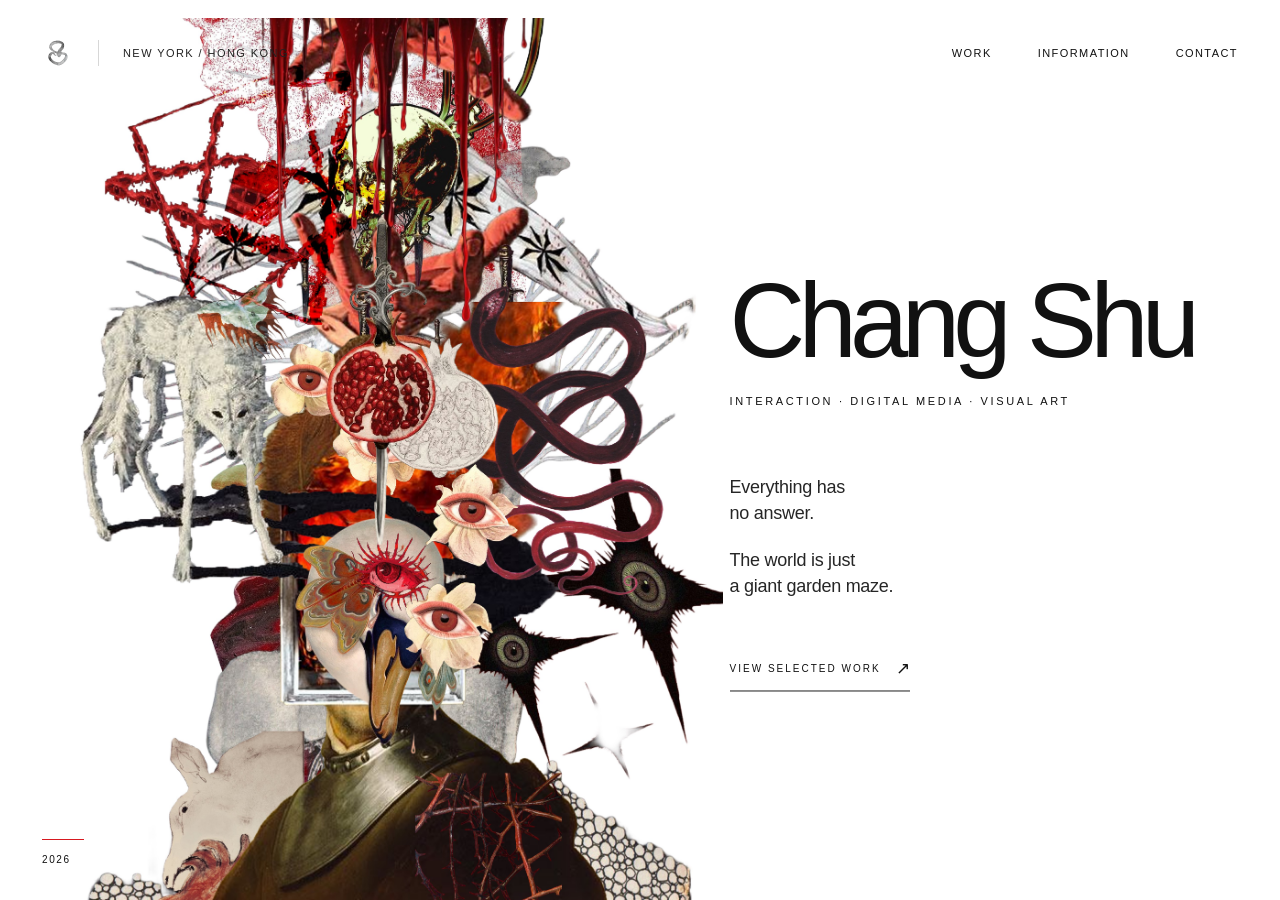
==== commit a27d42b0: "Update" ====
--- a/index.html
+++ b/index.html
@@ -2,25 +2,15 @@
 <html lang="en">
 
 <head>
-
   <meta charset="UTF-8">
-
-  <meta
-    name="viewport"
-    content="width=device-width, initial-scale=1.0"
-  >
+  <meta name="viewport" content="width=device-width, initial-scale=1.0">
 
   <title>Chang Shu — Portfolio</title>
 
-  <link
-    rel="icon"
-    type="image/png"
-    href="favicon.png"
-  >
-
+  <!-- FAVICON -->
+  <link rel="icon" type="image/png" href="favicon.png">
 
   <style>
-
 
     /* ==================================================
        RESET
@@ -32,12 +22,10 @@
       box-sizing: border-box;
     }
 
-
     html,
     body {
       width: 100%;
       height: 100%;
-
       background: #ffffff;
       color: #111111;
 
@@ -48,11 +36,9 @@
         sans-serif;
     }
 
-
     body {
       overflow: hidden;
     }
-
 
     a {
       color: inherit;
@@ -60,7 +46,6 @@
     }
 
 
-
     /* ==================================================
        HOME
     ================================================== */
@@ -78,7 +63,6 @@
     }
 
 
-
     /* ==================================================
        HEADER
     ================================================== */
@@ -105,7 +89,6 @@
     }
 
 
-
     /* ==================================================
        LOGO
     ================================================== */
@@ -125,7 +108,6 @@
         transform 0.25s ease;
     }
 
-
     .logo img {
       display: block;
 
@@ -134,7 +116,6 @@
 
       object-fit: contain;
     }
-
 
     .logo:hover {
       opacity: 0.62;
@@ -142,7 +123,6 @@
     }
 
 
-
     /* ==================================================
        HEADER DIVIDER
     ================================================== */
@@ -158,7 +138,6 @@
     }
 
 
-
     /* ==================================================
        LOCATION
     ================================================== */
@@ -173,7 +152,6 @@
     }
 
 
-
     /* ==================================================
        NAVIGATION
     ================================================== */
@@ -187,18 +165,15 @@
       gap: 46px;
     }
 
-
     .navigation a {
       position: relative;
 
       transition: opacity 0.25s ease;
     }
 
-
     .navigation a:hover {
       opacity: 0.4;
     }
-
 
 
     /* ==================================================
@@ -223,7 +198,6 @@
       pointer-events: none;
     }
 
-
     .artwork img {
       display: block;
 
@@ -234,22 +208,7 @@
       object-position: center bottom;
 
       transform-origin: center bottom;
-
-      /*
-        Mouse parallax is controlled by JS.
-        The movement is intentionally very small.
-      */
-
-      transform:
-        translate3d(
-          var(--parallax-x, 0px),
-          var(--parallax-y, 0px),
-          0
-        );
-
-      will-change: transform;
-    }
-
+    }
 
 
     /* ==================================================
@@ -262,19 +221,13 @@
       left: 57%;
       top: 50%;
 
-      /*
-        Slightly wider than the previous version so the
-        statement can remain as two complete lines.
-      */
-
-      width: 41%;
-      max-width: 760px;
+      width: 38%;
+      max-width: 700px;
 
       transform: translateY(-42%);
 
       z-index: 10;
     }
-
 
 
     /* ==================================================
@@ -299,7 +252,6 @@
     }
 
 
-
     /* ==================================================
        DISCIPLINE
     ================================================== */
@@ -318,7 +270,6 @@
     }
 
 
-
     /* ==================================================
        STATEMENT
     ================================================== */
@@ -327,34 +278,23 @@
       margin-top: 68px;
 
       width: 100%;
-      max-width: 720px;
-
-      font-size: clamp(17px, 1.35vw, 21px);
+      max-width: 520px;
+
+      font-size: 18px;
       font-weight: 300;
 
-      line-height: 1.35;
-
-      letter-spacing: -0.02em;
+      line-height: 1.42;
+
+      letter-spacing: -0.015em;
 
       color: #262626;
     }
 
-
-    /*
-      Each sentence becomes one deliberate visual line
-      on larger screens.
-    */
-
-    .statement-line {
+    .statement-gap {
       display: block;
-      white-space: nowrap;
-    }
-
-
-    .statement-line + .statement-line {
-      margin-top: 16px;
-    }
-
+
+      height: 22px;
+    }
 
 
     /* ==================================================
@@ -374,19 +314,13 @@
 
       cursor: pointer;
     }
-
 
     .enter-label {
       font-size: 10px;
       font-weight: 400;
 
       letter-spacing: 0.20em;
-
-      transition:
-        letter-spacing 0.35s ease,
-        opacity 0.35s ease;
-    }
-
+    }
 
     .arrow {
       margin-left: 15px;
@@ -394,15 +328,11 @@
       font-size: 17px;
       font-weight: 300;
 
-      transition:
-        transform 0.35s cubic-bezier(.22,.61,.36,1);
-    }
-
-
-
-    /* ==================================================
-       CTA UNDERLINE
-    ================================================== */
+      transition: transform 0.3s ease;
+    }
+
+
+    /* UNDERLINE */
 
     .enter::after {
       content: "";
@@ -420,32 +350,22 @@
       transform-origin: left center;
 
       transition:
-        background 0.35s ease,
-        transform 0.35s cubic-bezier(.22,.61,.36,1);
-    }
-
-
-
-    /* ==================================================
-       CTA HOVER
-    ================================================== */
+        background 0.3s ease,
+        transform 0.3s ease;
+    }
+
+
+    /* HOVER */
 
     .enter:hover::after {
       background: #d71920;
 
-      transform: scaleX(1.12);
-    }
-
+      transform: scaleX(1.08);
+    }
 
     .enter:hover .arrow {
-      transform: translate(6px, -3px);
-    }
-
-
-    .enter:hover .enter-label {
-      letter-spacing: 0.215em;
-    }
-
+      transform: translate(4px, -4px);
+    }
 
 
     /* ==================================================
@@ -460,7 +380,6 @@
 
       z-index: 10;
     }
-
 
     .red-line {
       width: 42px;
@@ -471,7 +390,6 @@
       background: #d71920;
     }
 
-
     .year {
       font-size: 10px;
 
@@ -479,7 +397,6 @@
     }
 
 
-
     /* ==================================================
        MEDIUM DESKTOP
     ================================================== */
@@ -492,31 +409,19 @@
         width: 55%;
       }
 
-
       .intro {
         left: 56%;
 
-        width: 42%;
-      }
-
+        width: 40%;
+      }
 
       .name {
-        font-size:
-          clamp(68px, 8vw, 110px);
-      }
-
+        font-size: clamp(68px, 8vw, 110px);
+      }
 
       .statement {
         margin-top: 55px;
-
-        font-size: 17px;
-      }
-
-
-      .statement-line {
-        white-space: normal;
-      }
-
+      }
 
       .enter {
         margin-top: 48px;
@@ -525,7 +430,6 @@
     }
 
 
-
     /* ==================================================
        TABLET
     ================================================== */
@@ -535,7 +439,6 @@
       body {
         overflow-y: auto;
       }
-
 
       .home {
         height: auto;
@@ -550,7 +453,6 @@
       }
 
 
-
       /* HEADER */
 
       .top-nav {
@@ -565,13 +467,11 @@
         padding: 22px 24px;
       }
 
-
       .logo {
         width: 30px;
         height: 30px;
       }
 
-
       .nav-divider {
         height: 24px;
 
@@ -579,18 +479,15 @@
         margin-right: 18px;
       }
 
-
       .location {
         font-size: 9px;
       }
 
-
       .navigation {
         gap: 20px;
 
         font-size: 9px;
       }
-
 
 
       /* ARTWORK */
@@ -612,21 +509,13 @@
         align-items: flex-end;
       }
 
-
       .artwork img {
         width: 100%;
         height: 100%;
 
         object-fit: contain;
         object-position: center bottom;
-
-        /*
-          No mouse parallax on touch/tablet layout.
-        */
-
-        transform: none !important;
-      }
-
+      }
 
 
       /* INTRO */
@@ -645,14 +534,11 @@
         transform: none;
       }
 
-
       .name {
-        font-size:
-          clamp(68px, 14vw, 120px);
+        font-size: clamp(68px, 14vw, 120px);
 
         white-space: normal;
       }
-
 
       .discipline {
         white-space: normal;
@@ -660,32 +546,19 @@
         line-height: 1.6;
       }
 
-
       .statement {
         margin-top: 50px;
 
-        max-width: 620px;
+        max-width: 480px;
 
         font-size: 17px;
       }
-
-
-      .statement-line {
-        white-space: normal;
-      }
-
-
-      .statement-line + .statement-line {
-        margin-top: 14px;
-      }
-
 
       .enter {
         margin-top: 45px;
       }
 
 
-
       /* YEAR */
 
       .year-area {
@@ -700,7 +573,6 @@
     }
 
 
-
     /* ==================================================
        MOBILE
     ================================================== */
@@ -710,24 +582,20 @@
       .top-nav {
         padding: 20px 18px;
       }
-
 
       .logo {
         width: 28px;
         height: 28px;
       }
 
-
       .nav-divider {
         display: none;
       }
 
-
       .location {
         display: none;
       }
 
-
       .navigation {
         gap: 13px;
 
@@ -735,7 +603,6 @@
       }
 
 
-
       /* ARTWORK */
 
       .artwork {
@@ -746,19 +613,15 @@
       }
 
 
-
       /* INTRO */
 
       .intro {
         margin: 45px 18px 0;
       }
 
-
       .name {
-        font-size:
-          clamp(60px, 19vw, 95px);
-      }
-
+        font-size: clamp(60px, 19vw, 95px);
+      }
 
       .discipline {
         margin-top: 20px;
@@ -766,31 +629,19 @@
         font-size: 9px;
       }
 
-
       .statement {
         margin-top: 42px;
 
-        max-width: 390px;
+        max-width: 320px;
 
         font-size: 16px;
 
         line-height: 1.45;
       }
 
-
-      /*
-        Mobile is allowed to wrap naturally.
-      */
-
-      .statement-line {
-        white-space: normal;
-      }
-
-
-      .statement-line + .statement-line {
-        margin-top: 14px;
-      }
-
+      .statement-gap {
+        height: 18px;
+      }
 
       .enter {
         margin-top: 40px;
@@ -798,18 +649,15 @@
         padding-bottom: 10px;
       }
 
-
       .enter-label {
         font-size: 9px;
       }
 
-
       .arrow {
         font-size: 16px;
       }
 
 
-
       /* YEAR */
 
       .year-area {
@@ -818,42 +666,13 @@
 
     }
 
-
-
-    /* ==================================================
-       REDUCED MOTION
-    ================================================== */
-
-    @media (prefers-reduced-motion: reduce) {
-
-      .artwork img {
-        transform: none !important;
-      }
-
-
-      .enter::after,
-      .arrow,
-      .enter-label {
-        transition: none;
-      }
-
-    }
-
-
   </style>
-
 </head>
 
 
-
 <body>
 
-
-  <main
-    class="home"
-    id="home"
-  >
-
+  <main class="home">
 
 
     <!-- ==================================================
@@ -879,11 +698,9 @@
       </a>
 
 
-
       <!-- DIVIDER -->
 
       <div class="nav-divider"></div>
-
 
 
       <!-- LOCATION -->
@@ -893,29 +710,23 @@
       </div>
 
 
-
       <!-- NAVIGATION -->
 
       <nav class="navigation">
-
 
         <a href="work.html">
           Work
         </a>
 
-
         <a href="about.html">
           Information
         </a>
 
-
         <a href="contact.html">
           Contact
         </a>
 
-
       </nav>
-
 
     </header>
 
@@ -925,13 +736,9 @@
          COLLAGE
     ================================================== -->
 
-    <div
-      class="artwork"
-      id="artwork"
-    >
+    <div class="artwork">
 
       <img
-        id="collageImage"
         src="homepage-collage.png"
         alt="Chang Shu collage artwork"
       >
@@ -947,7 +754,6 @@
     <section class="intro">
 
 
-
       <!-- NAME -->
 
       <h1 class="name">
@@ -955,7 +761,6 @@
       </h1>
 
 
-
       <!-- DISCIPLINE -->
 
       <p class="discipline">
@@ -963,21 +768,19 @@
       </p>
 
 
-
       <!-- STATEMENT -->
 
       <p class="statement">
 
-        <span class="statement-line">
-          Everything has no answer.
-        </span>
-
-        <span class="statement-line">
-          The world is just a giant garden maze.
-        </span>
+        Everything has<br>
+        no answer.
+
+        <span class="statement-gap"></span>
+
+        The world is just<br>
+        a giant garden maze.
 
       </p>
-
 
 
       <!-- SELECTED WORK -->
@@ -988,17 +791,14 @@
         aria-label="View selected work"
       >
 
-
         <span class="enter-label">
           VIEW SELECTED WORK
         </span>
 
-
         <span class="arrow">
           ↗
         </span>
 
-
       </a>
 
 
@@ -1012,197 +812,17 @@
 
     <div class="year-area">
 
-
       <div class="red-line"></div>
-
 
       <div class="year">
         2026
       </div>
 
-
     </div>
 
 
   </main>
 
-
-
-  <!-- ==================================================
-       COLLAGE PARALLAX
-  ================================================== -->
-
-  <script>
-
-    (() => {
-
-
-      const home =
-        document.getElementById("home");
-
-
-      const collage =
-        document.getElementById("collageImage");
-
-
-      /*
-        Desktop mouse interaction only.
-      */
-
-      const canUseParallax =
-        window.matchMedia(
-          "(hover: hover) and (pointer: fine)"
-        ).matches;
-
-
-      const reducedMotion =
-        window.matchMedia(
-          "(prefers-reduced-motion: reduce)"
-        ).matches;
-
-
-      if (
-        !home ||
-        !collage ||
-        !canUseParallax ||
-        reducedMotion
-      ) {
-
-        return;
-
-      }
-
-
-
-      /* ==================================================
-         PARALLAX SETTINGS
-
-         Keep this intentionally subtle.
-      ================================================== */
-
-      const maxMoveX = 8;
-
-      const maxMoveY = 6;
-
-
-      let targetX = 0;
-      let targetY = 0;
-
-      let currentX = 0;
-      let currentY = 0;
-
-
-
-      /* ==================================================
-         MOUSE POSITION
-      ================================================== */
-
-      home.addEventListener(
-        "mousemove",
-        (event) => {
-
-
-          const width =
-            window.innerWidth;
-
-
-          const height =
-            window.innerHeight;
-
-
-          /*
-            Convert cursor position to a value
-            between -1 and +1.
-          */
-
-          const normalizedX =
-            (event.clientX / width - 0.5) * 2;
-
-
-          const normalizedY =
-            (event.clientY / height - 0.5) * 2;
-
-
-
-          /*
-            Move in the opposite direction to create
-            a subtle sense of depth.
-          */
-
-          targetX =
-            normalizedX * -maxMoveX;
-
-
-          targetY =
-            normalizedY * -maxMoveY;
-
-
-        }
-      );
-
-
-
-      /* ==================================================
-         RETURN TO CENTER
-      ================================================== */
-
-      home.addEventListener(
-        "mouseleave",
-        () => {
-
-          targetX = 0;
-          targetY = 0;
-
-        }
-      );
-
-
-
-      /* ==================================================
-         SMOOTH ANIMATION LOOP
-      ================================================== */
-
-      function animate() {
-
-
-        /*
-          Lower number = slower / softer.
-        */
-
-        currentX +=
-          (targetX - currentX) * 0.075;
-
-
-        currentY +=
-          (targetY - currentY) * 0.075;
-
-
-
-        collage.style.setProperty(
-          "--parallax-x",
-          `${currentX.toFixed(2)}px`
-        );
-
-
-        collage.style.setProperty(
-          "--parallax-y",
-          `${currentY.toFixed(2)}px`
-        );
-
-
-        requestAnimationFrame(animate);
-
-      }
-
-
-      animate();
-
-
-    })();
-
-  </script>
-
-
 </body>
 
 </html>
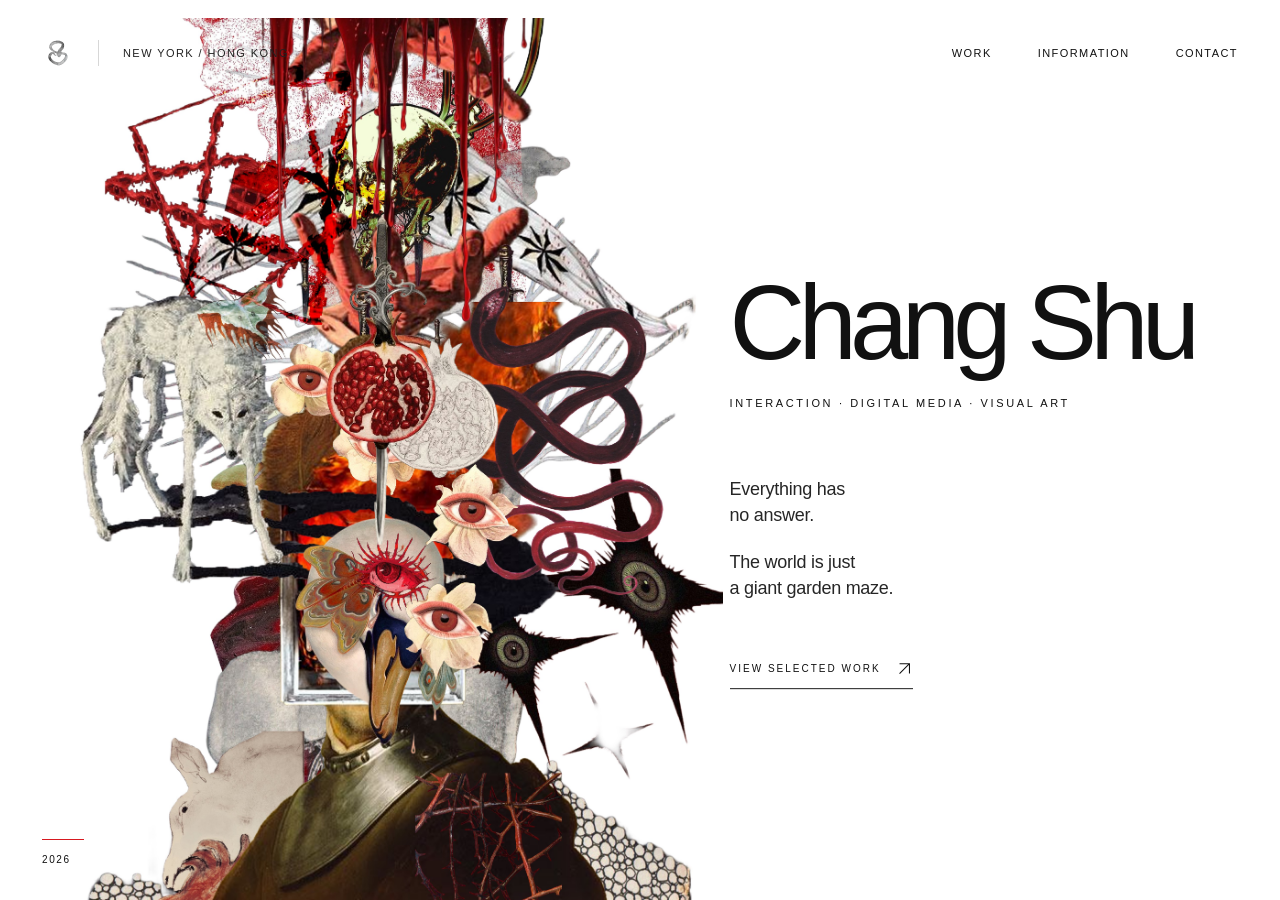
==== commit a74b6144: "Update" ====
--- a/index.html
+++ b/index.html
@@ -7,6 +7,21 @@
 
   <title>Chang Shu — Portfolio</title>
 
+  <!-- SOCIAL SHARE PREVIEW -->
+<meta property="og:type" content="website">
+<meta property="og:url" content="https://cshu.site/">
+<meta property="og:title" content="Chang Shu — Portfolio">
+<meta property="og:description" content="Digital Media, Games, Interactive Media and Visual Works by Chang Shu.">
+
+<meta property="og:image" content="https://cshu.site/assets/portfolio-preview.jpg">
+<meta property="og:image:width" content="1200">
+<meta property="og:image:height" content="630">
+
+<meta name="twitter:card" content="summary_large_image">
+<meta name="twitter:title" content="Chang Shu — Portfolio">
+<meta name="twitter:description" content="Digital Media, Games, Interactive Media and Visual Works by Chang Shu.">
+<meta name="twitter:image" content="https://cshu.site/assets/portfolio-preview.jpg">
+  
   <!-- FAVICON -->
   <link rel="icon" type="image/png" href="favicon.png">
 
@@ -795,8 +810,12 @@
           VIEW SELECTED WORK
         </span>
 
-        <span class="arrow">
-          ↗
+        <span class="arrow" aria-hidden="true">
+          <svg xmlns="http://www.w3.org/2000/svg" width="1em" height="1em"
+               viewBox="0 0 24 24" fill="none" stroke="currentColor"
+               stroke-width="1.5" focusable="false" style="display: block">
+            <path d="M5 19L19 5M5 5h14v14"/>
+          </svg>
         </span>
 
       </a>
